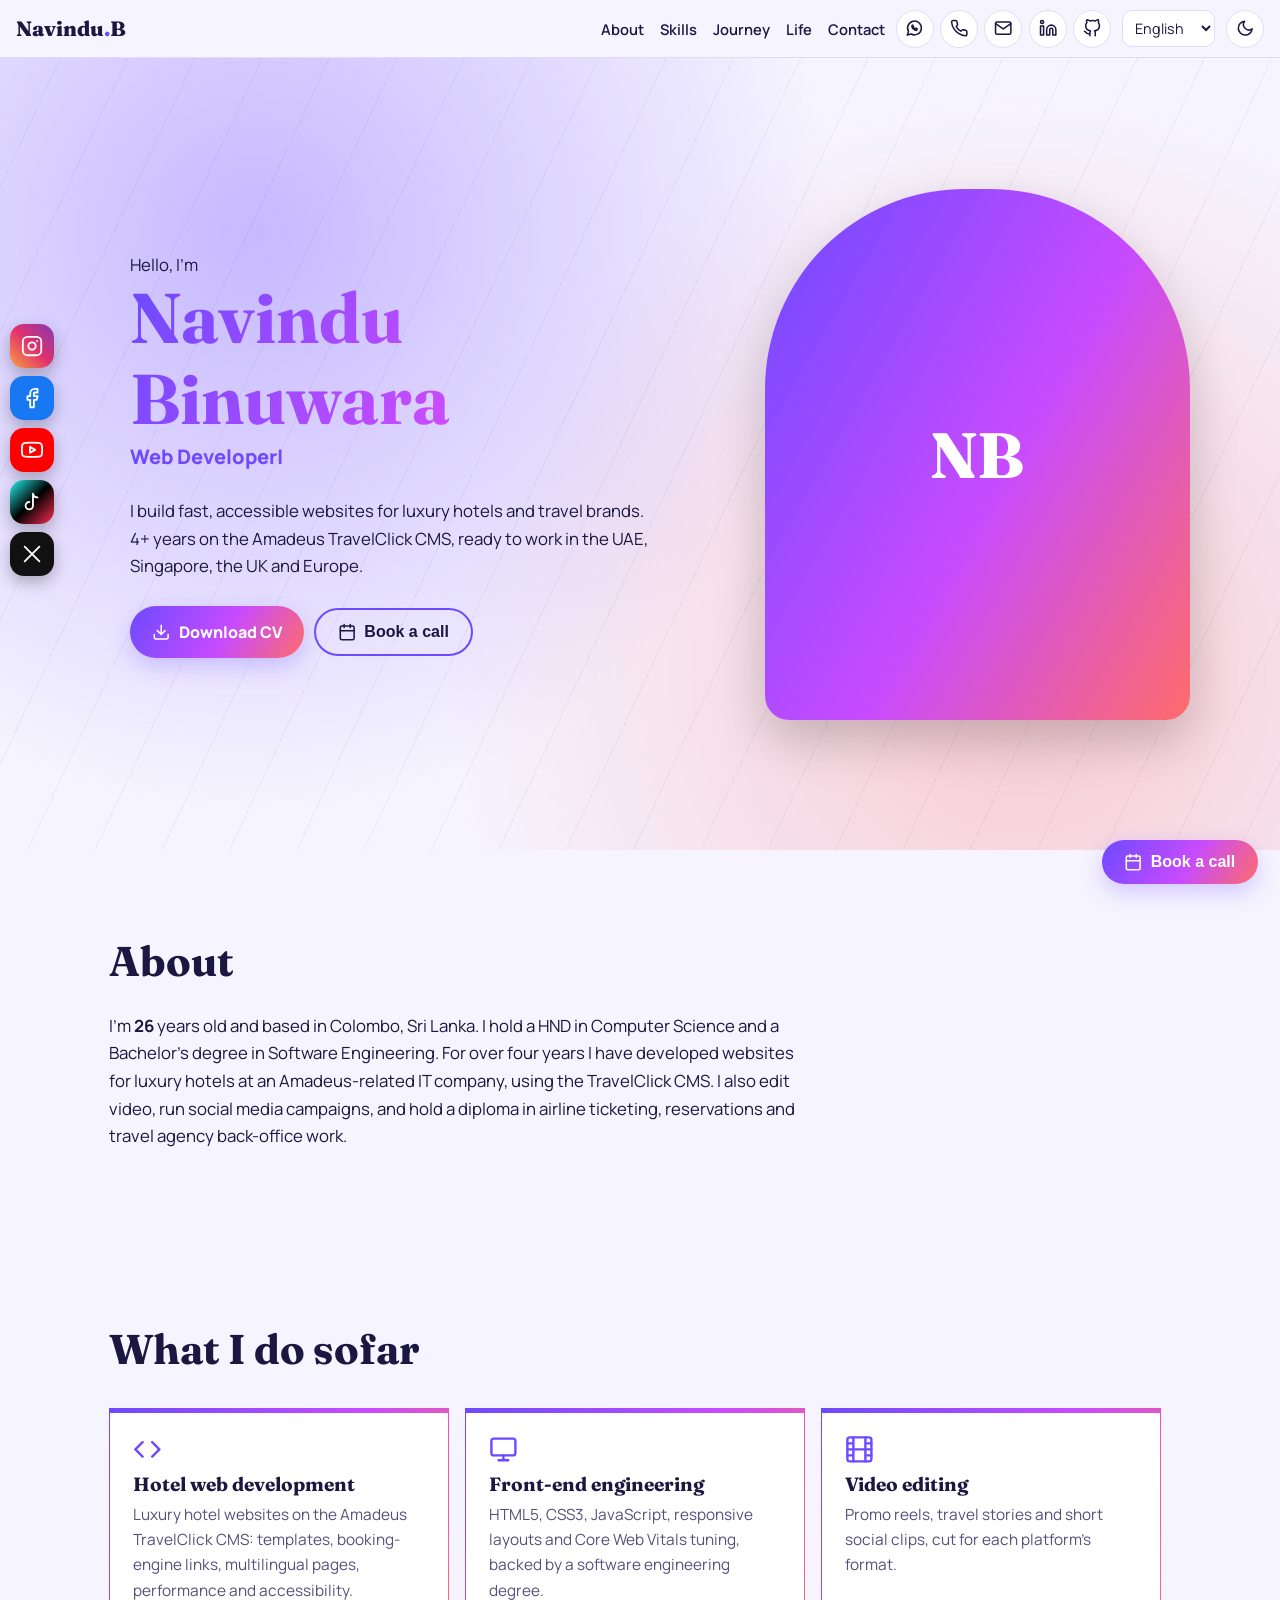
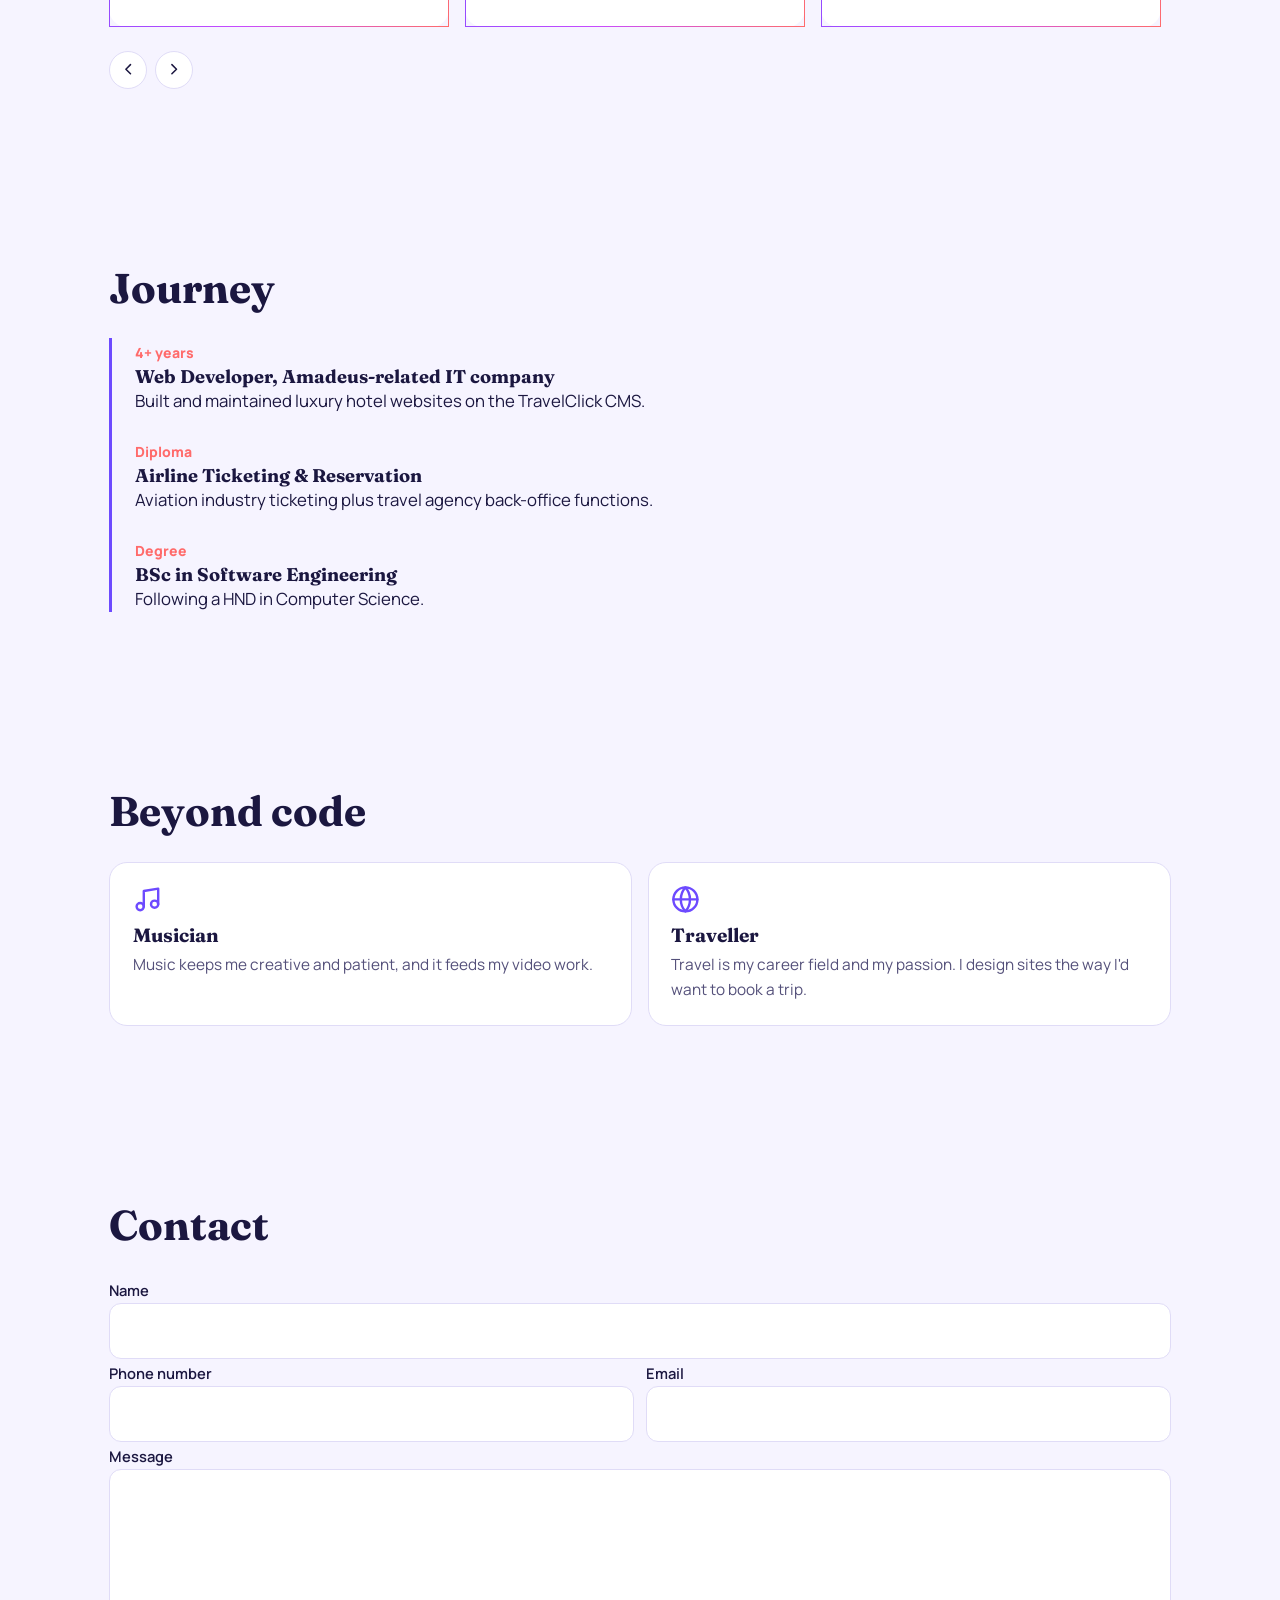
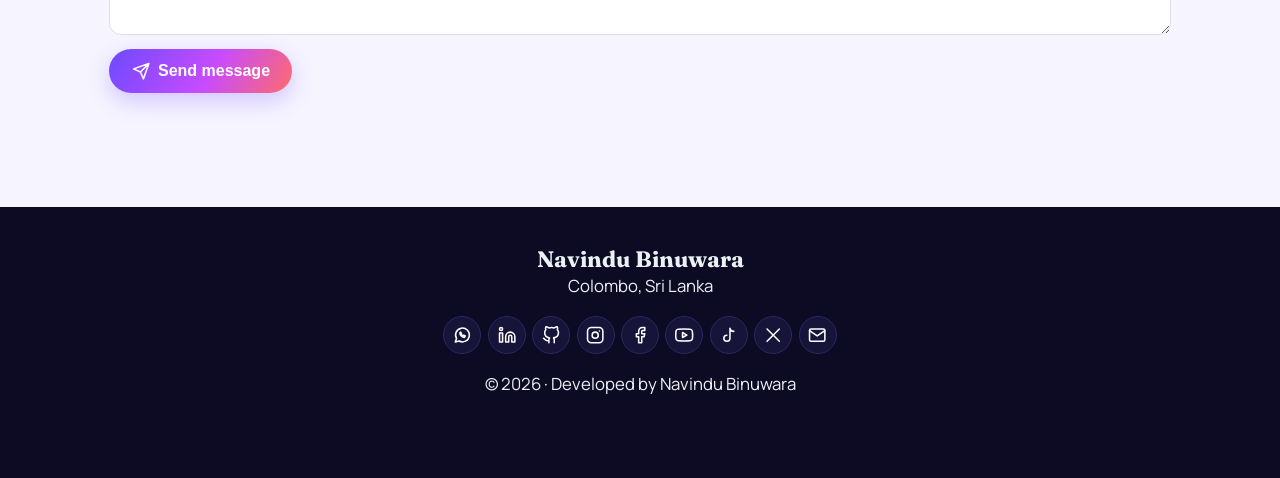
==== index.html @ 9d95a256 "Initial" ====
<!DOCTYPE html>
<html lang="en" data-theme="light">
<head>
<meta charset="utf-8">
<meta name="viewport" content="width=device-width,initial-scale=1">
<title>Navindu Binuwara | Web Developer, Colombo, Sri Lanka</title>
<meta name="description" content="Navindu Binuwara: web developer with 4+ years building luxury hotel websites on Amadeus TravelClick CMS. Open to roles in UAE, Singapore, UK and Europe.">
<link rel="preconnect" href="https://fonts.googleapis.com"><link rel="preconnect" href="https://fonts.gstatic.com" crossorigin>
<link href="https://fonts.googleapis.com/css2?family=Fraunces:opsz,wght@9..144,600;9..144,800&family=Manrope:wght@400;600;800&display=swap" rel="stylesheet">
<link rel="stylesheet" href="css/style.css">
</head>
<body>
<a class="skip" href="#main" data-i="skip">Skip to content</a>
<div id="pre" role="status" aria-label="Loading"><div class="pl"><b>NB</b></div></div>

<div class="fl" aria-label="Social media" id="float"></div>

<header>
<div class="hb">
<a class="logo" href="#top">Navindu<span>.</span>B</a>
<nav aria-label="Main" id="nav"><ul>
<li><a href="#about" data-i="n1">About</a></li><li><a href="#skills" data-i="n2">Skills</a></li><li><a href="#journey" data-i="n3">Journey</a></li><li><a href="#life" data-i="n4">Life</a></li><li><a href="#contact" data-i="n6">Contact</a></li>
</ul><div class="ic navic" id="navic" style="display:none"></div></nav>
<div class="ic top" id="topic"></div>
<label for="lang" class="sr" style="position:absolute;left:-999px">Language</label>
<select id="lang" aria-label="Language">
<option value="en">English</option><option value="si">සිංහල</option><option value="ta">தமிழ்</option><option value="hi">हिन्दी</option><option value="ja">日本語</option><option value="ko">한국어</option><option value="it">Italiano</option><option value="ar">العربية</option><option value="fr">Français</option>
</select>
<button class="tb mn" id="menu" aria-label="Menu" aria-expanded="false"><i data-ic="menu"></i></button>
<button class="tb" id="theme" aria-label="Toggle dark mode"><i data-ic="moon"></i></button>
</div>
</header>

<main id="main">
<section class="hero" id="top">
<div class="px" data-s=".15"></div><div class="px b" data-s=".3"></div>
<div class="hi">
<div class="fi">
<p data-i="hi">Hello, I'm</p>
<h1>Navindu Binuwara</h1>
<p class="ty" id="ty" aria-live="off"></p>
<p data-i="sub" style="max-width:52ch;margin:.8rem 0 1.2rem">I build fast, accessible websites for luxury hotels and travel brands. 4+ years on the Amadeus TravelClick CMS, ready to work in the UAE, Singapore, the UK and Europe.</p>
<a class="btn" href="NavinduBinuwara-CV.pdf" download><i data-ic="download"></i><span data-i="cv">Download CV</span></a>
<button class="btn o" data-open type="button"><i data-ic="calendar"></i><span data-i="n5">Book a call</span></button>
</div>
<div class="ph fi" role="img" aria-label="Portrait of Navindu Binuwara"><img src="navindu2.jpg" alt="Navindu Binuwara" onerror="var p=this.parentNode;this.remove();p.textContent='NB'"></div>
</div>
</section>

<section id="about" class="fi">
<h2 data-i="n1">About</h2>
<p style="max-width:70ch"><span data-i="ab1">I'm</span> <b id="age">26</b> <span data-i="ab2">years old and based in Colombo, Sri Lanka. I hold a HND in Computer Science and a Bachelor's degree in Software Engineering. For over four years I have developed websites for luxury hotels at an Amadeus-related IT company, using the TravelClick CMS. I also edit video, run social media campaigns, and hold a diploma in airline ticketing, reservations and travel agency back-office work.</span></p>
</section>

<section id="skills" class="fi">
<h2 data-i="n2">What I do sofar</h2>
<div class="car"><div class="tr" id="tr" tabindex="0" aria-label="Skills carousel">
<div class="c"><i data-ic="code"></i><h3>Hotel web development</h3><p>Luxury hotel websites on the Amadeus TravelClick CMS: templates, booking-engine links, multilingual pages, performance and accessibility.</p></div>
<div class="c"><i data-ic="laptop-code"></i><h3>Front-end engineering</h3><p>HTML5, CSS3, JavaScript, responsive layouts and Core Web Vitals tuning, backed by a software engineering degree.</p></div>
<div class="c"><i data-ic="film"></i><h3>Video editing</h3><p>Promo reels, travel stories and short social clips, cut for each platform's format.</p></div>
<div class="c"><i data-ic="bullhorn"></i><h3>Social media marketing</h3><p>Content planning, posting and audience growth across Instagram, Facebook, YouTube and TikTok.</p></div>
<div class="c"><i data-ic="plane-departure"></i><h3>Airline ticketing</h3><p>Diploma-trained in airline reservations and ticketing for the aviation industry.</p></div>
<div class="c"><i data-ic="suitcase-rolling"></i><h3>Travel back office</h3><p>Travel agency back-office functions: invoicing, itineraries and booking records.</p></div>
</div>
<div class="nb"><button class="tb" id="pv" aria-label="Previous"><i data-ic="chevron-left"></i></button><button class="tb" id="nx" aria-label="Next"><i data-ic="chevron-right"></i></button></div></div>
</section>

<section id="journey" class="fi">
<h2 data-i="n3">Journey</h2>
<div class="tl">
<div><small>4+ years</small><h3>Web Developer, Amadeus-related IT company</h3><p>Built and maintained luxury hotel websites on the TravelClick CMS.</p></div>
<div><small>Diploma</small><h3>Airline Ticketing &amp; Reservation</h3><p>Aviation industry ticketing plus travel agency back-office functions.</p></div>
<div><small>Degree</small><h3>BSc in Software Engineering</h3><p>Following a HND in Computer Science.</p></div>
</div>
</section>

<section id="life" class="fi">
<h2 data-i="n4">Beyond code</h2>
<div class="g">
<div class="c"><i data-ic="guitar"></i><h3 data-i="h1">Musician</h3><p data-i="h1d">Music keeps me creative and patient, and it feeds my video work.</p></div>
<div class="c"><i data-ic="earth-asia"></i><h3 data-i="h2">Traveller</h3><p data-i="h2d">Travel is my career field and my passion. I design sites the way I'd want to book a trip.</p></div>
</div>
</section>



<section id="contact" class="fi">
<h2 data-i="n6">Contact</h2>
<form id="ct" action="https://formsubmit.co/ajax/YOUR_EMAIL@example.com" method="post">
<input type="hidden" name="_subject" value="New portfolio message"><input type="text" name="_honey" style="display:none" tabindex="-1" autocomplete="off">
<div><label for="cn" data-i="name">Name</label><input id="cn" name="name" required autocomplete="name"></div>
<div class="r2"><div><label for="cp" data-i="ph">Phone number</label><input id="cp" name="phone" type="tel" autocomplete="tel"></div><div><label for="ce">Email</label><input id="ce" name="email" type="email" required autocomplete="email"></div></div>
<div><label for="cm" data-i="msg">Message</label><textarea id="cm" name="message" rows="5" required></textarea></div>
<button class="btn" type="submit"><i data-ic="paper-plane"></i><span data-i="send">Send message</span></button><p class="st" role="status"></p>
</form>
</section>
</main>

<footer>
<h3 style="font-size:1.4rem">Navindu Binuwara</h3><p>Colombo, Sri Lanka</p>
<div class="ic" id="footic"></div>
<p>© <span id="yr"></span> · <span data-i="dev">Developed by</span> Navindu Binuwara</p>
</footer>

<div class="mod" id="bm" role="dialog" aria-modal="true" aria-labelledby="bt2"><div class="mb"><button class="x" aria-label="Close">×</button><h2 id="bt2" data-i="n5">Book a call</h2><form id="bk" action="https://formsubmit.co/ajax/YOUR_EMAIL@example.com" method="post">
<input type="hidden" name="_subject" value="New meeting request"><input type="text" name="_honey" style="display:none" tabindex="-1" autocomplete="off">
<div class="r2"><div><label for="bn" data-i="name">Name</label><input id="bn" name="name" required autocomplete="name"></div><div><label for="be">Email</label><input id="be" name="email" type="email" required autocomplete="email"></div></div>
<div class="r2"><div><label for="bd" data-i="date">Date</label><input id="bd" name="date" type="date" required></div><div><label for="bt" data-i="time">Time</label><input id="bt" name="time" type="time" required></div></div>
<fieldset style="border:0;padding:0"><legend data-i="app" style="font-weight:600;font-size:.92rem">Meeting app</legend>
<div class="pl2"><label><input type="radio" name="app" value="Microsoft Teams" checked><i data-ic="microsoft"></i> Teams</label><label><input type="radio" name="app" value="Zoom"><i data-ic="video"></i> Zoom</label></div></fieldset>
<button class="btn" type="submit"><i data-ic="paper-plane"></i><span data-i="bkb">Request meeting</span></button><p class="st" role="status"></p>
</form></div></div>
<button class="btn fab" data-open type="button"><i data-ic="calendar"></i><span data-i="n5">Book a call</span></button>
<div id="pop" role="dialog" aria-modal="true" aria-label="Business card">
<div class="bc"><button class="x" aria-label="Close">×</button>
<div class="ph"><img src="navindu.jpg" alt="" onerror="var p=this.parentNode;this.remove();p.textContent='NB'"></div>
<div><h3>Navindu Binuwara</h3><p style="color:#FFC46B;font-weight:800">Web Developer · Colombo, LK</p><div class="ic" id="popic" style="margin:.8rem 0"></div><button class="btn" style="background:#FFC46B;color:#1B1740" data-open type="button" id="popbook"><span data-i="n5">Book a call</span></button></div></div></div>

<script src="js/main.js" defer></script>
</body>
</html>
---- css/style.css ----
:root{--bg:#F6F4FF;--card:#fff;--ink:#1B1740;--mute:#54507A;--ac:#6D4AFF;--ac2:#FF6B6B;--gold:#FFB547;--line:#e0dcf7;--gr:linear-gradient(120deg,#6D4AFF,#C74BFF 55%,#FF6B6B)}
[data-theme=dark]{--bg:#0D0B24;--card:#17143A;--ink:#F1EFFF;--mute:#B1ACDB;--ac:#A596FF;--ac2:#FF8A7A;--gold:#FFC46B;--line:#2B2761;--gr:linear-gradient(120deg,#7B5CFF,#C74BFF 55%,#FF7A7A)}
*{box-sizing:border-box;margin:0}html{scroll-behavior:smooth}
body{font:400 1.05rem/1.65 Manrope,system-ui,sans-serif;background:var(--bg);color:var(--ink);overflow-x:hidden}
h1,h2,h3{font-family:Fraunces,Georgia,serif;line-height:1.15}
a{color:inherit}:focus-visible{outline:3px solid var(--gold);outline-offset:3px}
.skip{position:absolute;left:-999px;background:var(--ac);color:#fff;padding:.6rem 1rem;z-index:9999}.skip:focus{left:8px;top:8px}
section{padding:5.5rem 1.2rem;max-width:1100px;margin:auto}
h2{font-size:clamp(1.8rem,4vw,2.6rem);margin-bottom:1.6rem}
/* preloader */
#pre{position:fixed;inset:0;background:#0D0B24;display:grid;place-items:center;z-index:9998;transition:opacity .7s,visibility .7s}
#pre.off{opacity:0;visibility:hidden}
.pl{width:120px;height:120px;border-radius:50%;border:4px solid transparent;border-top-color:#A596FF;border-right-color:#FF8A7A;animation:sp 1.1s linear infinite;display:grid;place-items:center}
.pl b{font:800 2rem Fraunces,serif;color:#fff;animation:sp 1.1s linear infinite reverse}
@keyframes sp{to{transform:rotate(360deg)}}
i[data-ic]{display:inline-grid;place-items:center;line-height:0}i[data-ic] svg{width:1.15em;height:1.15em;fill:none;stroke:currentColor;stroke-width:2;stroke-linecap:round;stroke-linejoin:round}
.c i[data-ic] svg{width:1.8rem;height:1.8rem;stroke:var(--ac)}.c i[data-ic]{margin-bottom:.6rem}
.fab{position:fixed;right:16px;bottom:16px;z-index:45;padding:.9rem 1.3rem;margin:0}
.mod{position:fixed;inset:0;background:#000a;display:none;place-items:center;z-index:8000;padding:1rem;overflow:auto}.mod.on{display:grid}
.mb{background:var(--bg);border-radius:22px;padding:1.6rem;width:min(640px,100%);position:relative;border:1px solid var(--line);max-height:95vh;overflow:auto}.mb h2{font-size:1.7rem;margin-bottom:1rem}.mb .x{position:absolute;top:8px;right:14px;background:none;border:0;color:var(--ink);font-size:1.8rem;cursor:pointer}
.tb.mn{display:none}
/* header */
header{position:sticky;top:0;z-index:50;background:color-mix(in srgb,var(--bg) 88%,transparent);backdrop-filter:blur(10px);border-bottom:1px solid var(--line)}
.hb{max-width:1300px;margin:auto;display:flex;align-items:center;gap:.7rem;padding:.6rem 1rem}
.logo{font:800 1.3rem Fraunces,serif;text-decoration:none;margin-right:auto}.logo span{color:var(--ac)}
nav ul{display:flex;gap:1rem;list-style:none;padding:0;flex-wrap:wrap}nav a{text-decoration:none;font-weight:600;font-size:.92rem}nav a:hover{color:var(--ac)}
.ic{display:flex;gap:.4rem}.ic a,.tb{width:38px;height:38px;border-radius:50%;display:grid;place-items:center;background:var(--card);border:1px solid var(--line);color:var(--ink);cursor:pointer;text-decoration:none;font-size:1rem}
.ic a:hover,.tb:hover{background:var(--gr);color:#fff}
select{background:var(--card);color:var(--ink);border:1px solid var(--line);border-radius:10px;padding:.45rem;font:inherit;font-size:.9rem}
/* social float */
.fl{position:fixed;left:10px;top:50%;transform:translateY(-50%);z-index:40;display:flex;flex-direction:column;gap:8px}
.fl a{width:44px;height:44px;border-radius:14px;display:grid;place-items:center;color:#fff;text-decoration:none;font-size:1.2rem;box-shadow:0 6px 16px #0004;transition:transform .25s}
.fl a:hover{transform:translateX(8px) scale(1.1)}
.in{background:linear-gradient(45deg,#f9a03f,#e1306c,#833ab4)}.fb{background:#1877F2}.yt{background:#F00}.tt{background:linear-gradient(135deg,#25F4EE,#000 50%,#FE2C55)}.tw{background:#111}
/* hero */
.hero{position:relative;min-height:88vh;min-height:88dvh;display:grid;align-items:center;overflow:hidden;max-width:none;padding:4rem 1.2rem}
.px{position:absolute;inset:-20% 0;background:radial-gradient(circle at 20% 30%,color-mix(in srgb,var(--ac) 35%,transparent),transparent 45%),radial-gradient(circle at 80% 70%,color-mix(in srgb,var(--ac2) 30%,transparent),transparent 45%);will-change:transform}
.px.b{background:repeating-linear-gradient(115deg,transparent 0 60px,color-mix(in srgb,var(--ink) 5%,transparent) 60px 61px)}
.hi{position:relative;max-width:1100px;margin:auto;display:grid;grid-template-columns:1.4fr 1fr;gap:2.5rem;align-items:center;padding-left:40px}
h1{font-size:clamp(2.4rem,6vw,4.4rem);background:var(--gr);-webkit-background-clip:text;background-clip:text;color:transparent}.ty{color:var(--ac);font-weight:800;min-height:2.2em;font-size:1.25rem}
.ty::after{content:"|";animation:bl 1s steps(1) infinite}@keyframes bl{50%{opacity:0}}
.btn{display:inline-flex;gap:.5rem;align-items:center;padding:.8rem 1.4rem;border-radius:999px;background:var(--gr);color:#fff;box-shadow:0 8px 22px #6d4aff44;font-weight:800;text-decoration:none;border:0;cursor:pointer;font-size:1rem;margin:.4rem .4rem 0 0}
.btn.o{background:none;color:var(--ink);border:2px solid var(--ac);box-shadow:none}
.ph{width:100%;aspect-ratio:4/5;border-radius:200px 200px 24px 24px;background:var(--gr);display:grid;place-items:center;overflow:hidden;font:800 4rem Fraunces,serif;color:#fff;box-shadow:0 20px 50px #0003}
.ph img{width:100%;height:100%;object-fit:cover}
.fi{opacity:0;transform:translateY(24px);transition:.8s}.fi.v{opacity:1;transform:none}
/* about + cards */
.g{display:grid;gap:1rem;grid-template-columns:repeat(auto-fit,minmax(230px,1fr))}
.c{background:var(--card);border:1px solid var(--line);border-radius:18px;padding:1.4rem}.c i{font-size:1.6rem;color:var(--ac);margin-bottom:.6rem}.c h3{font-size:1.2rem;margin-bottom:.4rem}.c p{color:var(--mute);font-size:.96rem}
/* carousel */
.car{position:relative}.tr{display:flex;gap:1rem;overflow-x:auto;scroll-snap-type:x mandatory;scrollbar-width:none;padding:.5rem 0}.tr::-webkit-scrollbar{display:none}
.tr .c{flex:0 0 min(340px,85%);scroll-snap-align:start;border-top:5px solid transparent;border-image:var(--gr) 1}
.nb{display:flex;gap:.5rem;margin-top:1rem}
/* timeline */
.tl{border-left:3px solid var(--ac);padding-left:1.4rem;display:grid;gap:1.4rem}.tl h3{font-size:1.15rem}.tl small{color:var(--ac2);font-weight:800}
/* modal + menu */
const bm=$("#bm"),ob=()=>{bm.classList.add("on");$("#bn").focus()},cb=()=>bm.classList.remove("on");
$$("[data-open]").forEach(b=>b.addEventListener("click",()=>{cl();ob()}));bm.querySelector(".x").onclick=cb;bm.onclick=e=>{if(e.target==bm)cb()};addEventListener("keydown",e=>e.key=="Escape"&&cb());
$("#menu").onclick=()=>{const o=$("#nav").classList.toggle("on");$("#menu").setAttribute("aria-expanded",o)};const cm=()=>{$("#nav").classList.remove("on");$("#menu").setAttribute("aria-expanded","false")};$$("#nav li a").forEach(a=>a.addEventListener("click",cm));document.addEventListener("click",e=>{if(!e.target.closest("header"))cm()});addEventListener("keydown",e=>e.key=="Escape"&&cm());addEventListener("resize",()=>innerWidth>1024&&cm());
/* forms */
form{display:grid;gap:.8rem;max-width:620px}label{font-weight:600;font-size:.92rem}
input,textarea{width:100%;padding:.8rem;border-radius:12px;border:1px solid var(--line);background:var(--card);color:var(--ink);font:inherit}
.r2{display:grid;grid-template-columns:1fr 1fr;gap:.8rem}
.pl2{display:flex;gap:.8rem;flex-wrap:wrap}.pl2 label{display:flex;gap:.5rem;align-items:center;padding:.7rem 1rem;border:2px solid var(--line);border-radius:12px;cursor:pointer;background:var(--card)}
.pl2 input{width:auto}.pl2 label:has(input:checked){border-color:var(--ac);background:color-mix(in srgb,var(--ac) 12%,var(--card))}
.pl2 [data-ic=microsoft]{color:#5059C9}.pl2 [data-ic=video]{color:#2D8CFF}
.st{font-weight:700;min-height:1.5em}
footer{background:#0D0B24;color:#EAF2F5;text-align:center;padding:2.5rem 1rem 5rem}footer .ic{justify-content:center;flex-wrap:wrap;margin:1rem 0}footer .ic a{background:#17143A;border-color:#2B2761;color:#fff}
/* popup */
#pop{position:fixed;inset:0;overflow:auto;background:#000a;display:none;place-items:center;z-index:9000;padding:1rem}#pop.on{display:grid}
.bc{width:min(560px,100%);background:linear-gradient(135deg,#1B1740,#6D4AFF 60%,#C74BFF);color:#fff;border-radius:22px;padding:1.8rem;display:grid;grid-template-columns:130px 1fr;gap:1.2rem;position:relative;box-shadow:0 30px 70px #000a;animation:pp .6s cubic-bezier(.2,1.4,.4,1)}
@keyframes pp{from{transform:scale(.7) rotate(-4deg);opacity:0}}
.bc .ph{border-radius:16px;font-size:2.2rem;aspect-ratio:3/4}.bc h3{font-size:1.5rem}.bc p{font-size:.9rem;opacity:.9}.bc .ic a{width:34px;height:34px;background:#ffffff22;border:0;color:#fff;font-size:.9rem}
.bc .x{position:absolute;top:8px;right:10px;background:none;border:0;color:#fff;font-size:1.6rem;cursor:pointer}
[dir=rtl] .fl{left:auto;right:10px}[dir=rtl] .hi{padding-left:0;padding-right:40px}[dir=rtl] .tl{border-left:0;border-right:3px solid var(--ac);padding-left:0;padding-right:1.4rem}
@media(max-width:1024px){.tb.mn{display:grid}#topic{display:none}nav{display:none;position:absolute;top:100%;left:0;right:0;background:var(--bg);border-bottom:1px solid var(--line);padding:.6rem 1rem 1.2rem;max-height:calc(100dvh - 60px);overflow:auto;box-shadow:0 18px 30px #0003}nav.on{display:block}nav ul{flex-direction:column;gap:0}nav li a{display:block;padding:.85rem .2rem;font-size:1.05rem;border-bottom:1px solid var(--line)}.navic{display:flex!important;justify-content:center;flex-wrap:wrap;gap:.6rem;padding-top:1rem}.navic a{width:44px;height:44px}}
@media(max-width:800px){body{font-size:1rem;padding-bottom:72px}section{padding:3.2rem 1rem}.hero{padding:2rem 1rem 3rem;min-height:auto}.hi{grid-template-columns:1fr;padding:0;gap:1.4rem;text-align:center}.hi .ph{order:-1}.hi .btn{justify-content:center}.hi .btn.o{display:none}.ph{width:min(220px,62%);margin:auto}.ty{font-size:1.05rem;min-height:2.6em}.hi p[data-i=sub]{margin-inline:auto}.fl{top:auto;bottom:8px;left:50%;transform:translateX(-50%);flex-direction:row;background:color-mix(in srgb,var(--card) 85%,transparent);padding:6px;border-radius:20px;backdrop-filter:blur(8px);box-shadow:0 6px 20px #0004}.fl a{width:42px;height:42px;border-radius:12px}.fl a:hover{transform:none}[dir=rtl] .fl{right:auto;left:50%}.fab{bottom:78px;right:12px;padding:.75rem 1.1rem;font-size:.95rem}.bc{grid-template-columns:1fr;text-align:center;padding:1.4rem}.bc .ph{width:110px;aspect-ratio:1;border-radius:50%;margin:auto}.bc .ic{justify-content:center;flex-wrap:wrap}.r2{grid-template-columns:1fr}.hb{gap:.4rem;padding:.5rem .7rem}.tb{width:40px;height:40px}select{max-width:112px}.logo{font-size:1.15rem}.mb{padding:1.2rem}.tl{padding-left:1rem}[dir=rtl] .hi{padding:0}footer{padding-bottom:6rem}}
@media(max-width:380px){.logo{font-size:1rem}select{max-width:92px;font-size:.8rem}.tb{width:36px;height:36px}.fl a{width:38px;height:38px}}
@media(max-width:800px){.bc{width:min(340px,100%);gap:.7rem;padding:1.5rem 1.1rem 1.3rem;justify-items:center}.bc h3{font-size:1.35rem}.bc>div:last-child{display:flex;flex-direction:column;align-items:center;gap:.5rem;width:100%}.bc .ic{gap:.5rem}.bc .ic a{width:40px;height:40px}.bc .btn{margin:.3rem 0 0;width:100%;justify-content:center}.bc .x{top:4px;right:8px;width:40px;height:40px}#pop{padding:.8rem;align-items:center}}
@media(max-height:520px){#pop{align-items:start;overflow:auto}}
@media(prefers-reduced-motion:reduce){*{animation:none!important;transition:none!important;scroll-behavior:auto!important}.fi{opacity:1;transform:none}}
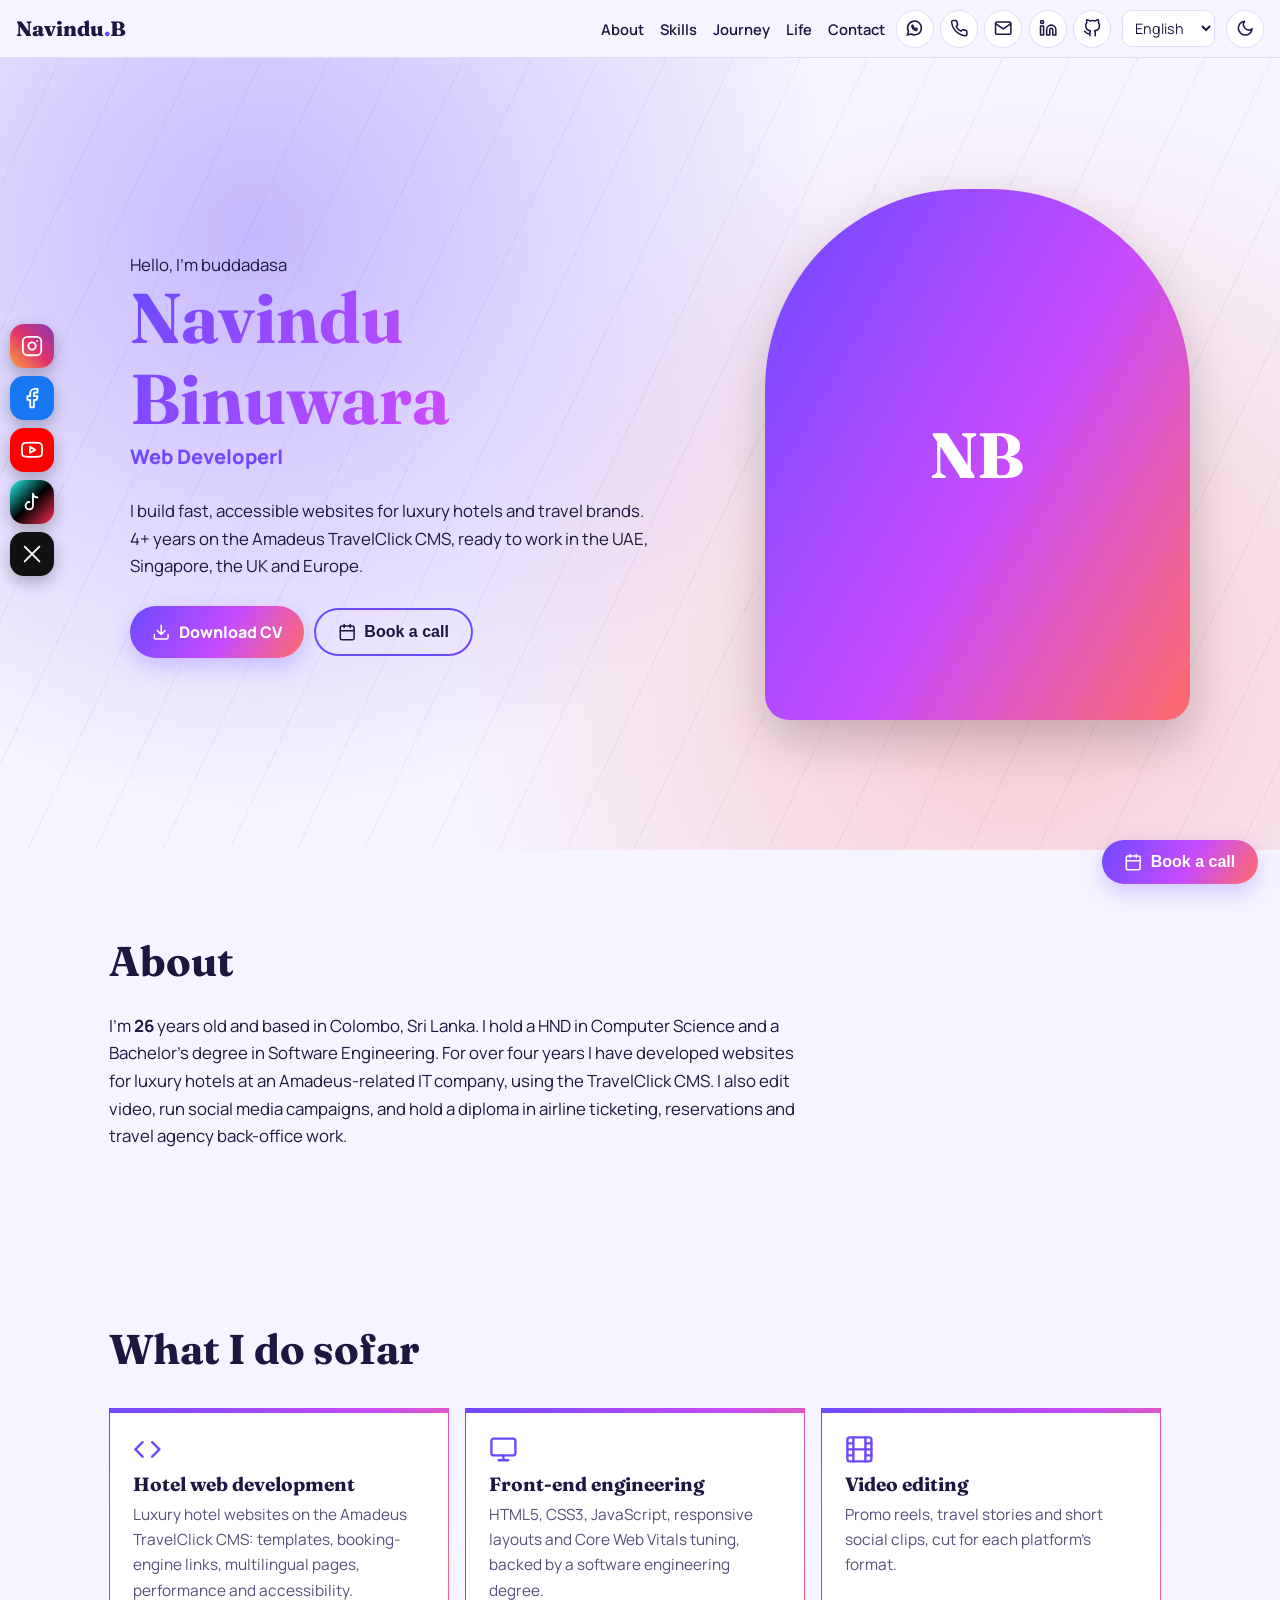
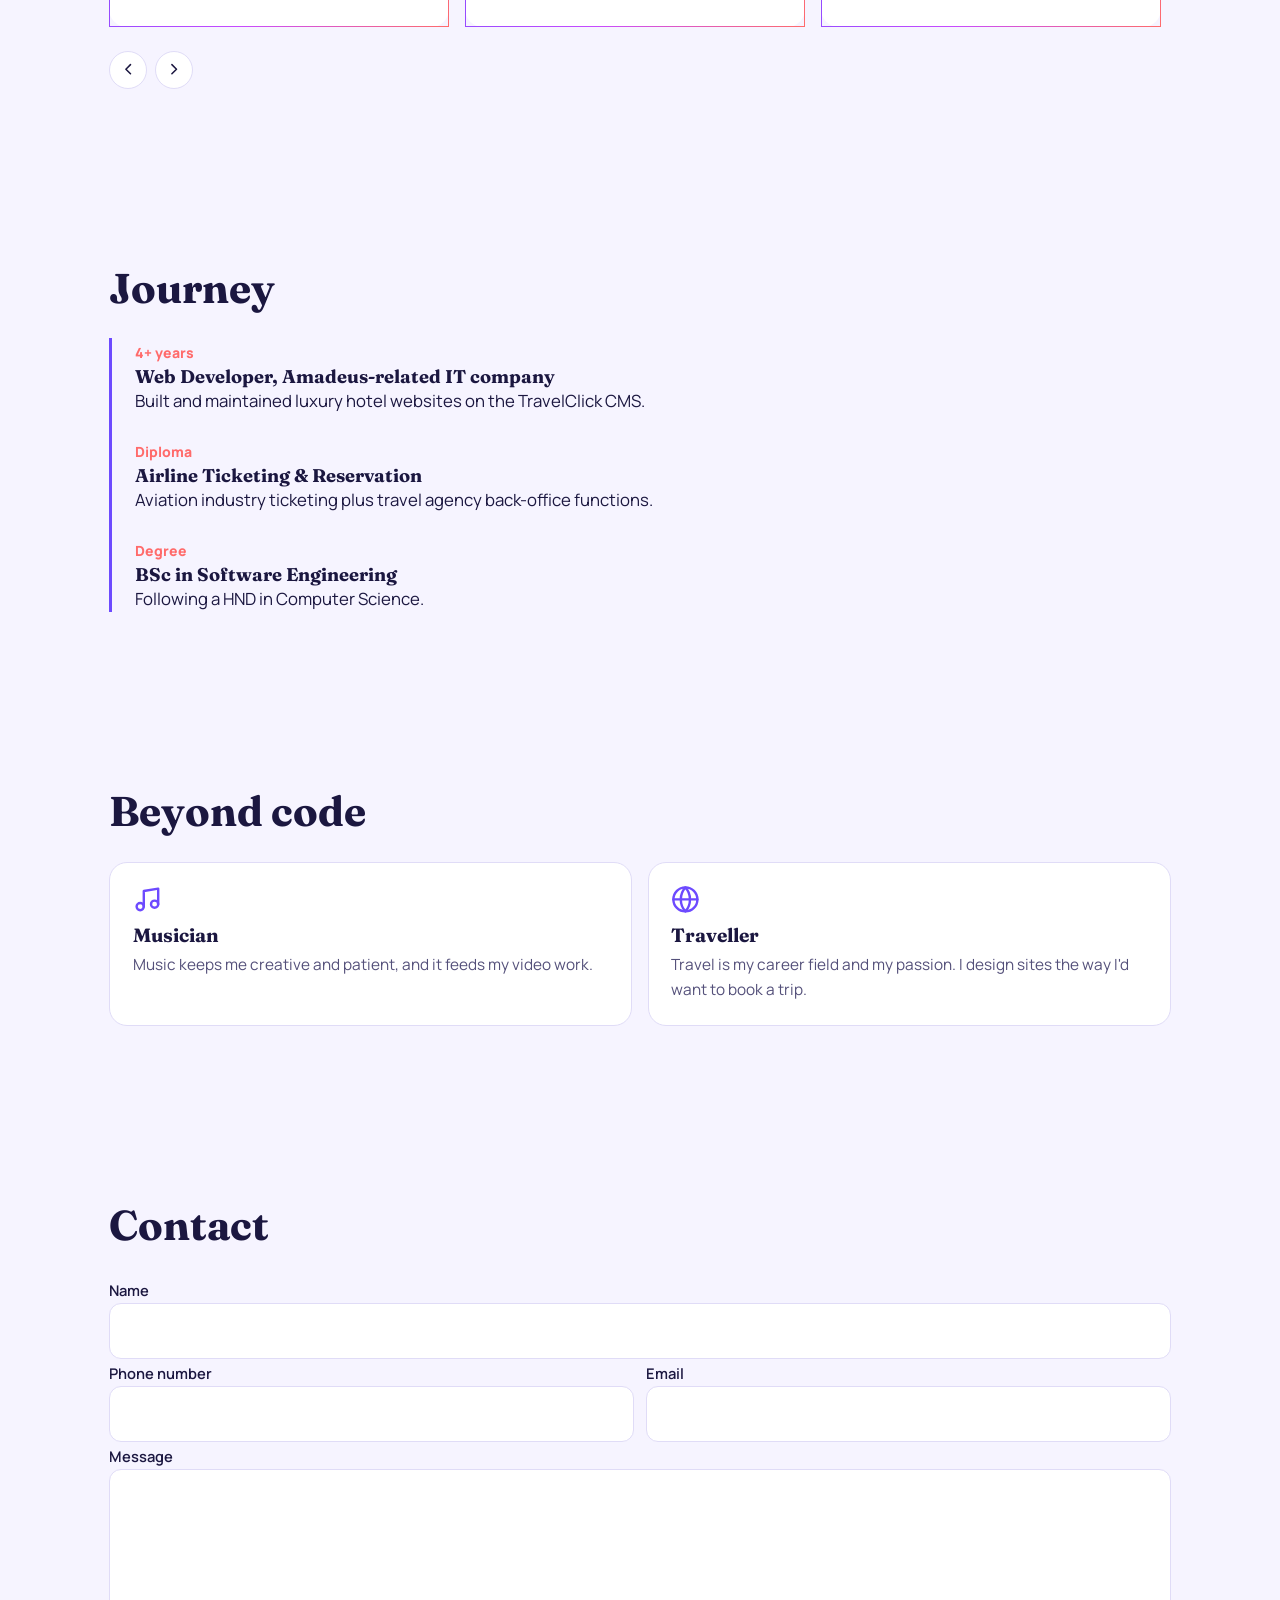
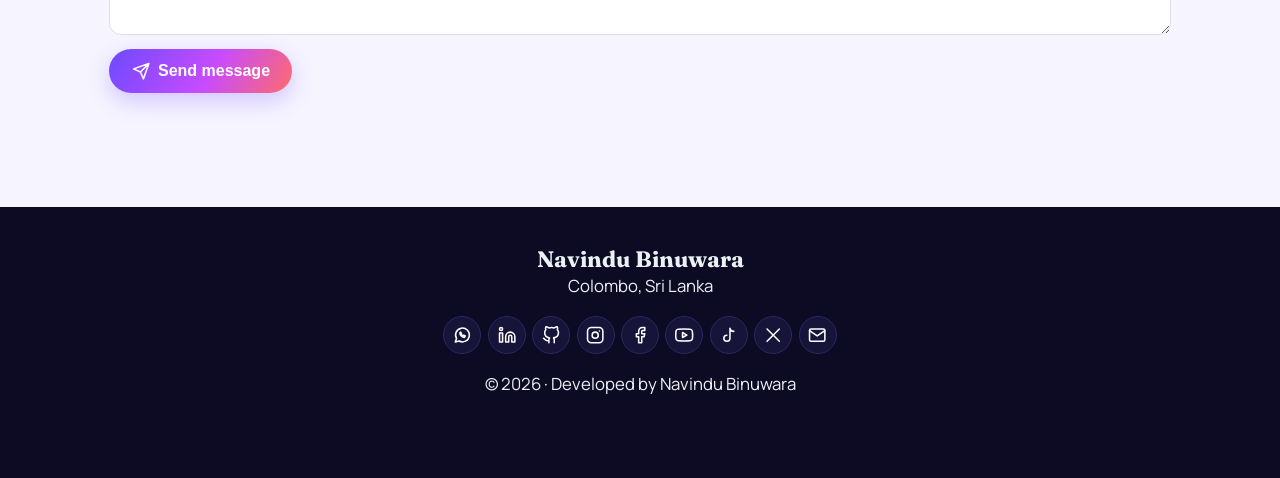
==== commit 39992c71: "test1" ====
--- a/index.html
+++ b/index.html
@@ -36,7 +36,7 @@
 <div class="px" data-s=".15"></div><div class="px b" data-s=".3"></div>
 <div class="hi">
 <div class="fi">
-<p data-i="hi">Hello, I'm</p>
+<p data-i="hi">Hello, I'm buddadasa</p>
 <h1>Navindu Binuwara</h1>
 <p class="ty" id="ty" aria-live="off"></p>
 <p data-i="sub" style="max-width:52ch;margin:.8rem 0 1.2rem">I build fast, accessible websites for luxury hotels and travel brands. 4+ years on the Amadeus TravelClick CMS, ready to work in the UAE, Singapore, the UK and Europe.</p>
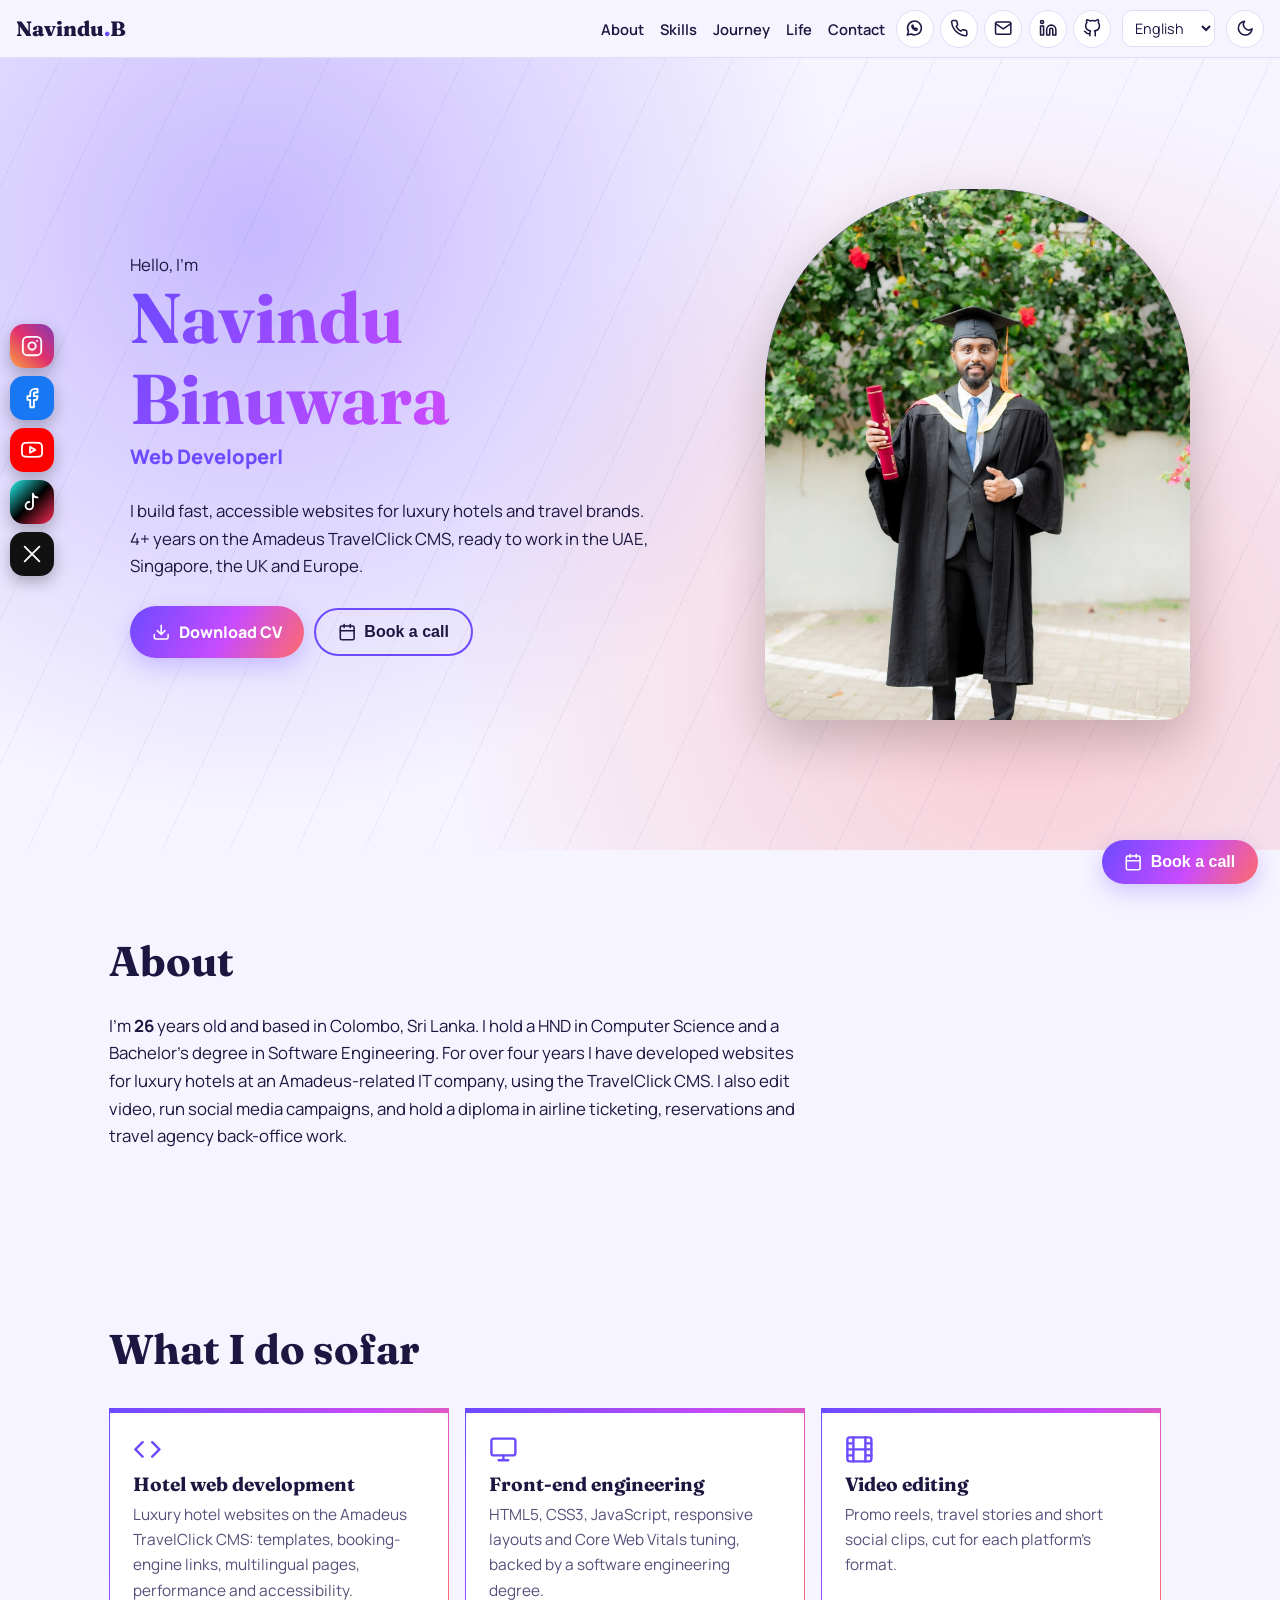
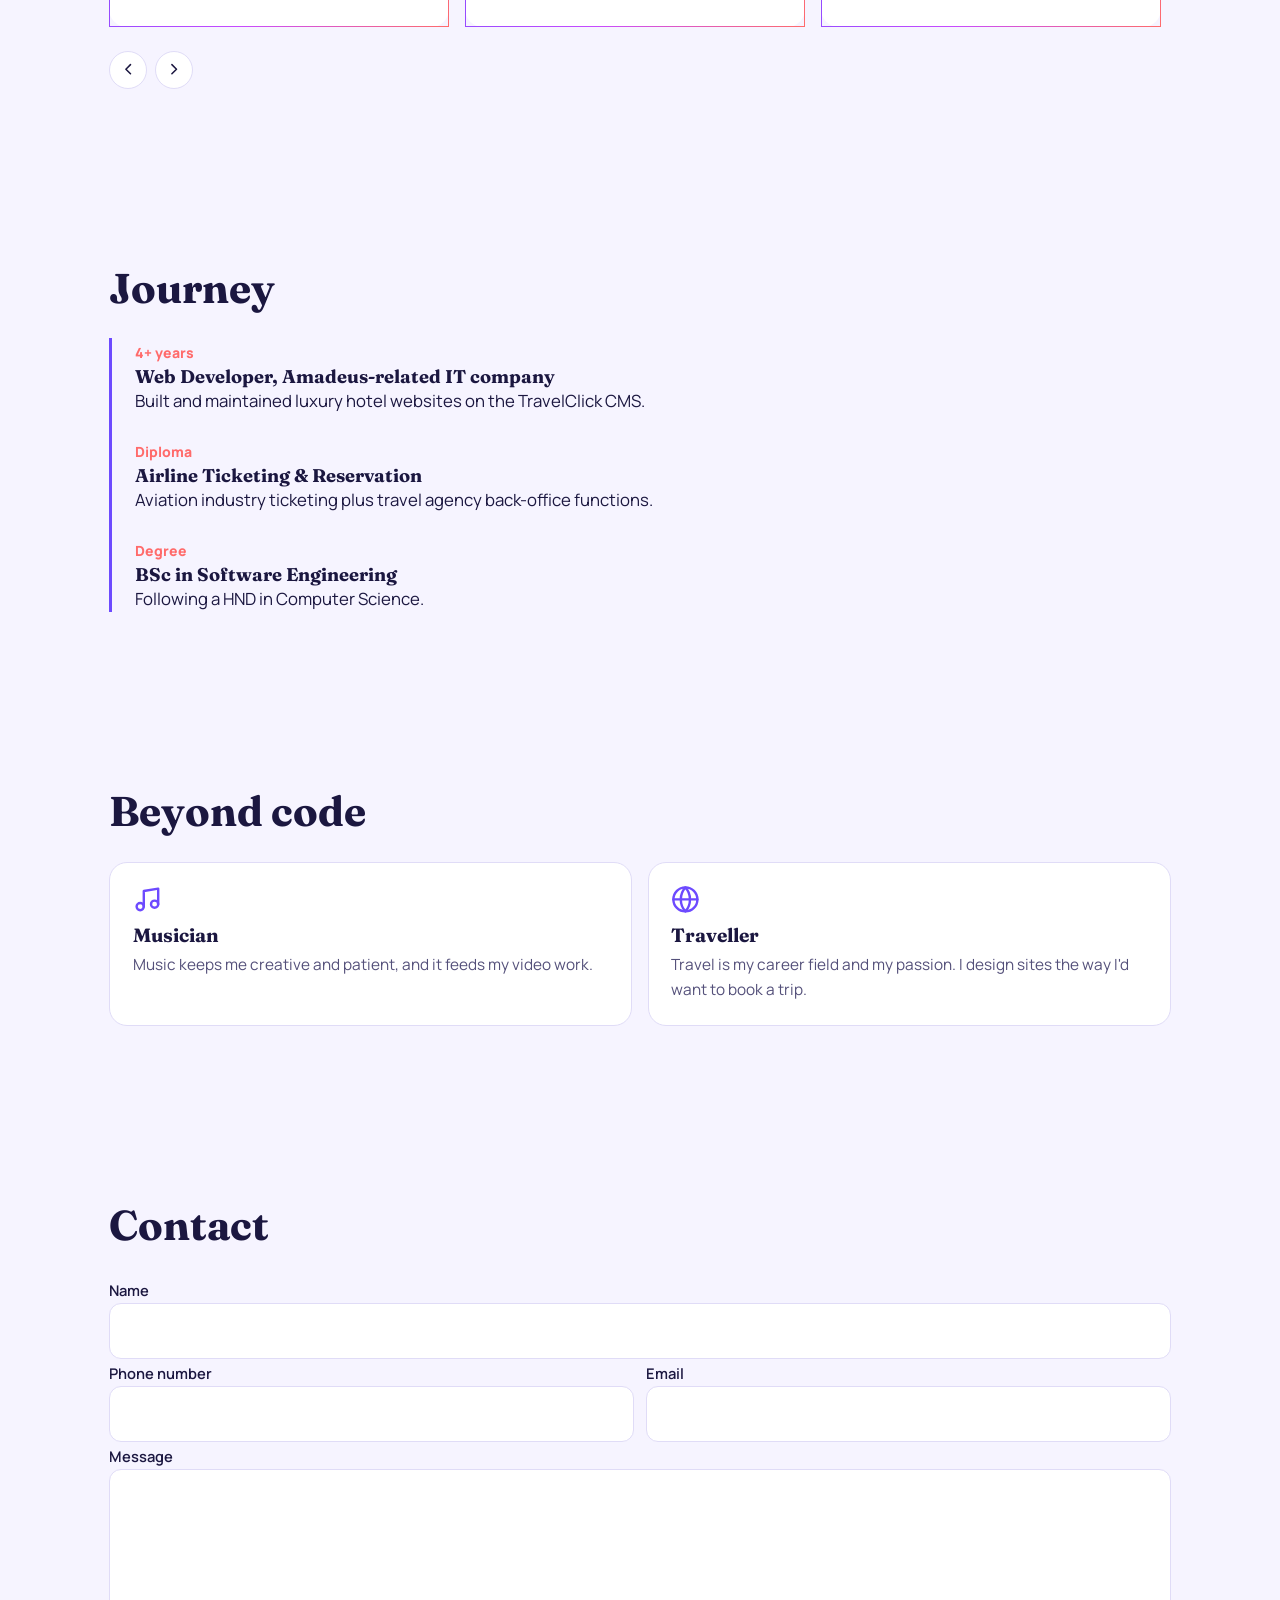
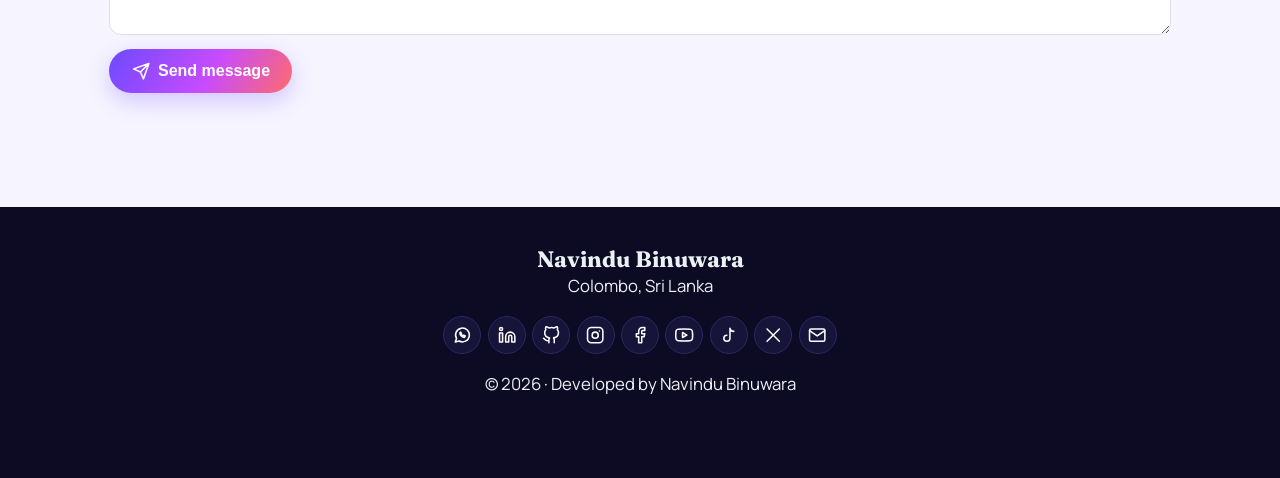
==== commit ae5ca39d: "changeportfoliophoto" ====
--- a/index.html
+++ b/index.html
@@ -36,14 +36,14 @@
 <div class="px" data-s=".15"></div><div class="px b" data-s=".3"></div>
 <div class="hi">
 <div class="fi">
-<p data-i="hi">Hello, I'm buddadasa</p>
+<p data-i="hi">Hello, I'm</p>
 <h1>Navindu Binuwara</h1>
 <p class="ty" id="ty" aria-live="off"></p>
 <p data-i="sub" style="max-width:52ch;margin:.8rem 0 1.2rem">I build fast, accessible websites for luxury hotels and travel brands. 4+ years on the Amadeus TravelClick CMS, ready to work in the UAE, Singapore, the UK and Europe.</p>
 <a class="btn" href="NavinduBinuwara-CV.pdf" download><i data-ic="download"></i><span data-i="cv">Download CV</span></a>
 <button class="btn o" data-open type="button"><i data-ic="calendar"></i><span data-i="n5">Book a call</span></button>
 </div>
-<div class="ph fi" role="img" aria-label="Portrait of Navindu Binuwara"><img src="navindu2.jpg" alt="Navindu Binuwara" onerror="var p=this.parentNode;this.remove();p.textContent='NB'"></div>
+<div class="ph fi" role="img" aria-label="Portrait of Navindu Binuwara"><img src="navindu2.JPG" alt="Navindu Binuwara" onerror="var p=this.parentNode;this.remove();p.textContent='NB'"></div>
 </div>
 </section>
 
